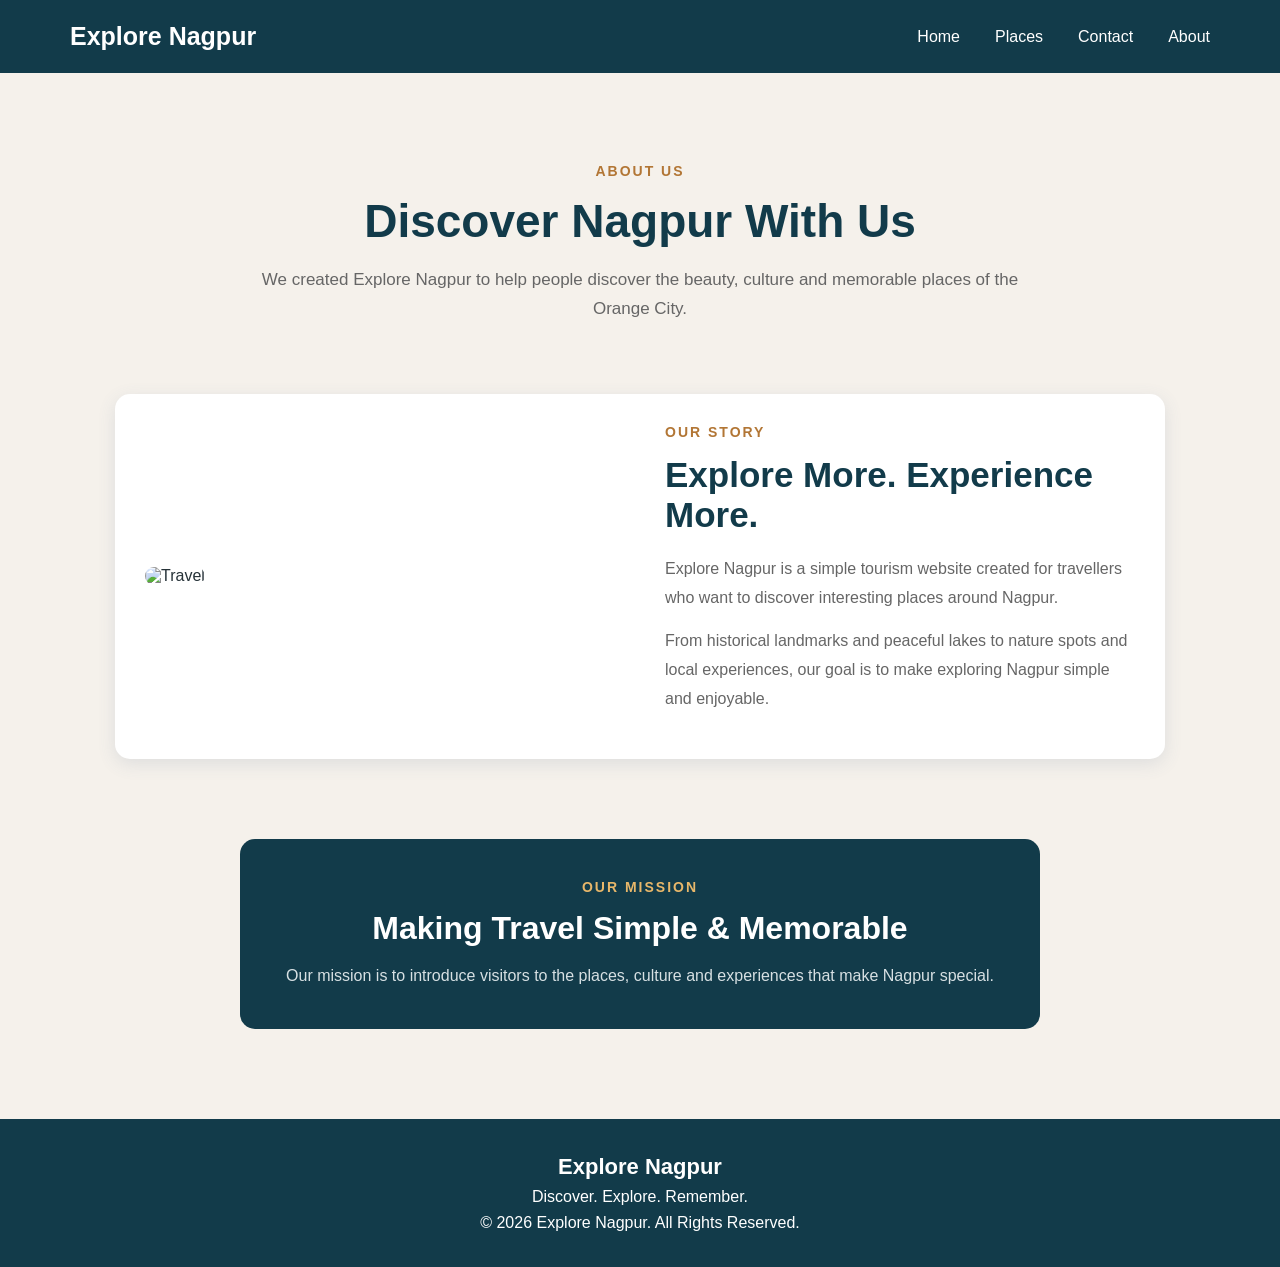
==== pages/about.html @ 85a0ec33 "Uploading Project" ====
<!DOCTYPE html>
<html lang="en">
<head>
    <meta charset="UTF-8">
    <meta name="viewport" content="width=device-width, initial-scale=1.0">
    <title>Explore Nagpur | About Us</title>
    <link rel="stylesheet" href="../style.css">
</head>
<body>

<header>
    <nav>
        <h2>Explore Nagpur</h2>
        <div class="nav-links">
            <a href="./../index.html">Home</a>
            <a href="../pages/places.html">Places</a>
            <a href="../pages/contact.html">Contact</a>
            <a href="../pages/about.html">About</a>
        </div>
    </nav>
</header>

<section class="page-header">
    <p class="section-tag">ABOUT US</p>
    <h1>Discover Nagpur With Us</h1>
    <p>We created Explore Nagpur to help people discover the beauty, culture and memorable places of the Orange City.</p>
</section>

<section class="about-box">
    <div>
        <img src="https://images.unsplash.com/photo-1500530855697-b586d89ba3ee?auto=format&fit=crop&w=900&q=80" alt="Travel">
    </div>
    <div class="about-text">
        <p class="section-tag">OUR STORY</p>
        <h2>Explore More. Experience More.</h2>
        <p>Explore Nagpur is a simple tourism website created for travellers who want to discover interesting places around Nagpur.</p>
        <p>From historical landmarks and peaceful lakes to nature spots and local experiences, our goal is to make exploring Nagpur simple and enjoyable.</p>
    </div>
</section>

<section class="mission">
    <p class="section-tag">OUR MISSION</p>
    <h2>Making Travel Simple & Memorable</h2>
    <p>Our mission is to introduce visitors to the places, culture and experiences that make Nagpur special.</p>
</section>

<footer>
    <h3>Explore Nagpur</h3>
    <p>Discover. Explore. Remember.</p>
    <p>© 2026 Explore Nagpur. All Rights Reserved.</p>
</footer>

</body>
</html>
---- style.css ----
* {
    margin: 0;
    padding: 0;
    box-sizing: border-box;
}

body {
    font-family: Arial, sans-serif;
    background: #f5f1eb;
    color: #263238;
}

header {
    background: #123b4a;
}

nav {
    max-width: 1200px;
    margin: auto;
    padding: 22px 30px;
    display: flex;
    justify-content: space-between;
    align-items: center;
}

nav h2 {
    color: white;
    font-size: 25px;
}

.nav-links {
    display: flex;
    gap: 35px;
}

.nav-links a {
    color: white;
    text-decoration: none;
    font-size: 16px;
    transition: 0.3s;
}

.nav-links a:hover {
    color: #e8b76a;
}

.hero {
    max-width: 1200px;
    margin: 60px auto;
    padding: 20px 30px;
    display: flex;
    align-items: center;
    gap: 60px;
}

.hero-text {
    flex: 1;
}

.small-title,
.section-tag {
    color: #b27635;
    font-size: 14px;
    font-weight: bold;
    letter-spacing: 2px;
    margin-bottom: 15px;
}

.hero h1 {
    font-size: 55px;
    line-height: 1.1;
    margin-bottom: 25px;
    color: #123b4a;
}

.hero p {
    font-size: 18px;
    line-height: 1.7;
    margin-bottom: 30px;
}

.hero-image {
    flex: 1;
}

.hero-image img {
    width: 100%;
    height: 430px;
    object-fit: cover;
    border-radius: 20px;
    box-shadow: 8px 8px 20px #aaa;
}

.btn {
    display: inline-block;
    background: #123b4a;
    color: white;
    padding: 14px 25px;
    text-decoration: none;
    border-radius: 6px;
    transition: 0.3s;
}

.btn:hover {
    background: #b27635;
}

.welcome {
    max-width: 800px;
    margin: 80px auto;
    padding: 20px;
    text-align: center;
}

.welcome h2 {
    color: #123b4a;
    font-size: 38px;
    margin-bottom: 20px;
}

.welcome p:last-child {
    line-height: 1.8;
    font-size: 17px;
}

.highlights {
    max-width: 1100px;
    margin: 50px auto 90px;
    display: flex;
    gap: 25px;
}

.highlight {
    flex: 1;
    background: white;
    padding: 30px;
    border-radius: 12px;
    box-shadow: 3px 3px 15px #ddd;
    transition: 0.3s;
}

.highlight:hover {
    transform: translateY(-8px);
    box-shadow: 3px 8px 20px #ccc;
}

.highlight h3 {
    color: #b27635;
    font-size: 25px;
    margin-bottom: 20px;
}

.highlight h2 {
    color: #123b4a;
    margin-bottom: 15px;
}

.highlight p {
    line-height: 1.6;
    color: #666;
}

.home-gallery {
    max-width: 1100px;
    margin: 50px auto 90px;
    display: flex;
    gap: 20px;
}

.home-gallery div {
    flex: 1;
    overflow: hidden;
    border-radius: 12px;
}

.home-gallery img {
    width: 100%;
    height: 280px;
    object-fit: cover;
    transition: 0.4s;
}

.home-gallery img:hover {
    transform: scale(1.08);
}

.page-header {
    max-width: 850px;
    margin: 70px auto 50px;
    padding: 20px;
    text-align: center;
}

.page-header h1 {
    color: #123b4a;
    font-size: 46px;
    margin-bottom: 18px;
}

.page-header > p:last-child {
    color: #666;
    font-size: 17px;
    line-height: 1.7;
}

.places {
    max-width: 1100px;
    margin: 0 auto 90px;
    display: flex;
    flex-wrap: wrap;
    gap: 30px;
}

.card {
    width: calc(33.33% - 20px);
    background: white;
    border-radius: 15px;
    overflow: hidden;
    box-shadow: 0 5px 18px #ddd;
    transition: 0.3s;
}

.card:hover {
    transform: translateY(-10px);
    box-shadow: 0 12px 25px #ccc;
}

.card img {
    width: 100%;
    height: 230px;
    object-fit: cover;
    display: block;
    transition: 0.4s;
}

.card:hover img {
    transform: scale(1.04);
}

.card-content {
    padding: 25px;
}

.card-content span {
    color: #b27635;
    font-size: 12px;
    font-weight: bold;
    letter-spacing: 2px;
}

.card-content h2 {
    color: #123b4a;
    margin: 12px 0;
    font-size: 25px;
}

.card-content p {
    color: #666;
    line-height: 1.7;
    margin-bottom: 20px;
}

.card-content a {
    color: #123b4a;
    font-weight: bold;
    text-decoration: none;
    transition: 0.3s;
}

.card-content a:hover {
    color: #b27635;
}

.contact-section {
    max-width: 1050px;
    margin: 20px auto 90px;
    display: flex;
    gap: 50px;
    align-items: stretch;
}

.contact-info {
    flex: 1;
    background: #123b4a;
    color: white;
    padding: 40px;
    border-radius: 15px;
}

.contact-info .section-tag {
    color: #e8b76a;
}

.contact-info h2 {
    font-size: 36px;
    line-height: 1.2;
    margin-bottom: 20px;
}

.contact-info > p {
    color: #d7e0e3;
    line-height: 1.7;
    margin-bottom: 25px;
}

.info-box {
    padding: 18px 0;
    border-bottom: 1px solid #3c5c68;
}

.info-box:last-child {
    border-bottom: none;
}

.info-box h3 {
    color: #e8b76a;
    margin-bottom: 7px;
}

.info-box p {
    color: #e5e5e5;
}

.form-box {
    flex: 1;
    background: white;
    padding: 40px;
    border-radius: 15px;
    box-shadow: 3px 3px 15px #ddd;
}

.form-box form {
    display: flex;
    flex-direction: column;
    gap: 10px;
}

.form-box label {
    color: #123b4a;
    font-weight: bold;
    margin-top: 8px;
}

.form-box input,
.form-box textarea {
    width: 100%;
    padding: 14px;
    border: 1px solid #ddd;
    border-radius: 6px;
    font-family: Arial, sans-serif;
    outline: none;
}

.form-box input:focus,
.form-box textarea:focus {
    border-color: #b27635;
}

.form-box textarea {
    height: 130px;
    resize: vertical;
}

.form-box button {
    margin-top: 12px;
    padding: 14px;
    border: none;
    border-radius: 6px;
    background: #123b4a;
    color: white;
    font-size: 16px;
    cursor: pointer;
    transition: 0.3s;
}

.form-box button:hover {
    background: #b27635;
}

footer {
    background: #123b4a;
    color: white;
    text-align: center;
    padding: 35px 20px;
}

footer h3 {
    font-size: 22px;
    margin-bottom: 8px;
}

footer p {
    margin-top: 8px;
}

@media (max-width: 1024px) {
    .hero {
        padding: 20px 30px;
        gap: 35px;
    }

    .hero h1 {
        font-size: 45px;
    }

    .highlights,
    .home-gallery {
        margin-left: 30px;
        margin-right: 30px;
    }

    .places {
        padding: 0 30px;
    }

    .card {
        width: calc(50% - 15px);
    }

    .contact-section {
        margin-left: 30px;
        margin-right: 30px;
    }
}

@media (max-width: 768px) {
    nav {
        flex-direction: column;
        gap: 18px;
    }

    .hero {
        flex-direction: column;
        text-align: center;
        margin-top: 35px;
    }

    .hero h1 {
        font-size: 40px;
    }

    .hero-image img {
        height: 350px;
    }

    .highlights,
    .home-gallery,
    .contact-section {
        flex-direction: column;
    }

    .highlight,
    .contact-info,
    .form-box {
        width: 100%;
    }

    .home-gallery img {
        height: 300px;
    }

    .places {
        flex-direction: column;
    }

    .card {
        width: 100%;
    }
}

@media (max-width: 480px) {
    nav {
        padding: 18px 15px;
    }

    nav h2 {
        font-size: 21px;
    }

    .nav-links {
        gap: 16px;
    }

    .nav-links a {
        font-size: 14px;
    }

    .hero {
        margin: 25px auto;
        padding: 15px;
    }

    .hero h1 {
        font-size: 32px;
    }

    .hero p {
        font-size: 16px;
    }

    .hero-image img {
        height: 250px;
    }

    .welcome {
        margin: 50px auto;
    }

    .welcome h2 {
        font-size: 30px;
    }

    .highlights,
    .places,
    .contact-section,
    .home-gallery {
        margin-left: 15px;
        margin-right: 15px;
    }

    .page-header {
        margin: 35px auto 25px;
        padding: 15px;
    }

    .page-header h1 {
        font-size: 31px;
    }

    .page-header > p:last-child {
        font-size: 15px;
    }

    .places {
        padding: 0;
        gap: 20px;
    }

    .card-content {
        padding: 20px;
    }

    .card img {
        height: 210px;
    }

    .contact-section {
        margin-top: 20px;
        margin-bottom: 60px;
        gap: 25px;
    }

    .contact-info,
    .form-box {
        padding: 25px;
    }

    .contact-info h2 {
        font-size: 29px;
    }

    footer {
        font-size: 14px;
    }
}

@media (max-width: 360px) {
    .nav-links {
        gap: 10px;
    }

    .nav-links a {
        font-size: 13px;
    }

    .hero h1 {
        font-size: 28px;
    }

    .hero-image img {
        height: 210px;
    }

    .page-header h1 {
        font-size: 27px;
    }

    .card-content h2 {
        font-size: 22px;
    }

    .contact-info,
    .form-box {
        padding: 20px;
    }
}
.about-box {
    max-width: 1050px;
    margin: 30px auto 80px;
    padding: 30px;
    background: white;
    border-radius: 15px;
    display: flex;
    align-items: center;
    gap: 50px;
    box-shadow: 0 5px 18px #ddd;
}

.about-box > div {
    flex: 1;
}

.about-box img {
    width: 100%;
    height: 350px;
    object-fit: cover;
    border-radius: 12px;
}

.about-text h2 {
    color: #123b4a;
    font-size: 35px;
    margin-bottom: 20px;
}

.about-text p:not(.section-tag) {
    color: #666;
    line-height: 1.8;
    margin-bottom: 15px;
}

.mission {
    max-width: 800px;
    margin: 0 auto 90px;
    padding: 40px;
    text-align: center;
    background: #123b4a;
    color: white;
    border-radius: 15px;
}

.mission .section-tag {
    color: #e8b76a;
}

.mission h2 {
    font-size: 32px;
    margin-bottom: 15px;
}

.mission p:last-child {
    color: #d7e0e3;
    line-height: 1.7;
}

@media (max-width: 768px) {
    .about-box {
        margin: 30px;
        flex-direction: column;
        gap: 30px;
    }

    .about-box img {
        height: 300px;
    }

    .mission {
        margin: 30px;
    }
}

@media (max-width: 480px) {
    .about-box {
        margin: 20px 15px;
        padding: 20px;
    }

    .about-box img {
        height: 230px;
    }

    .about-text h2 {
        font-size: 28px;
    }

    .mission {
        margin: 20px 15px 60px;
        padding: 25px;
    }

    .mission h2 {
        font-size: 26px;
    }
}
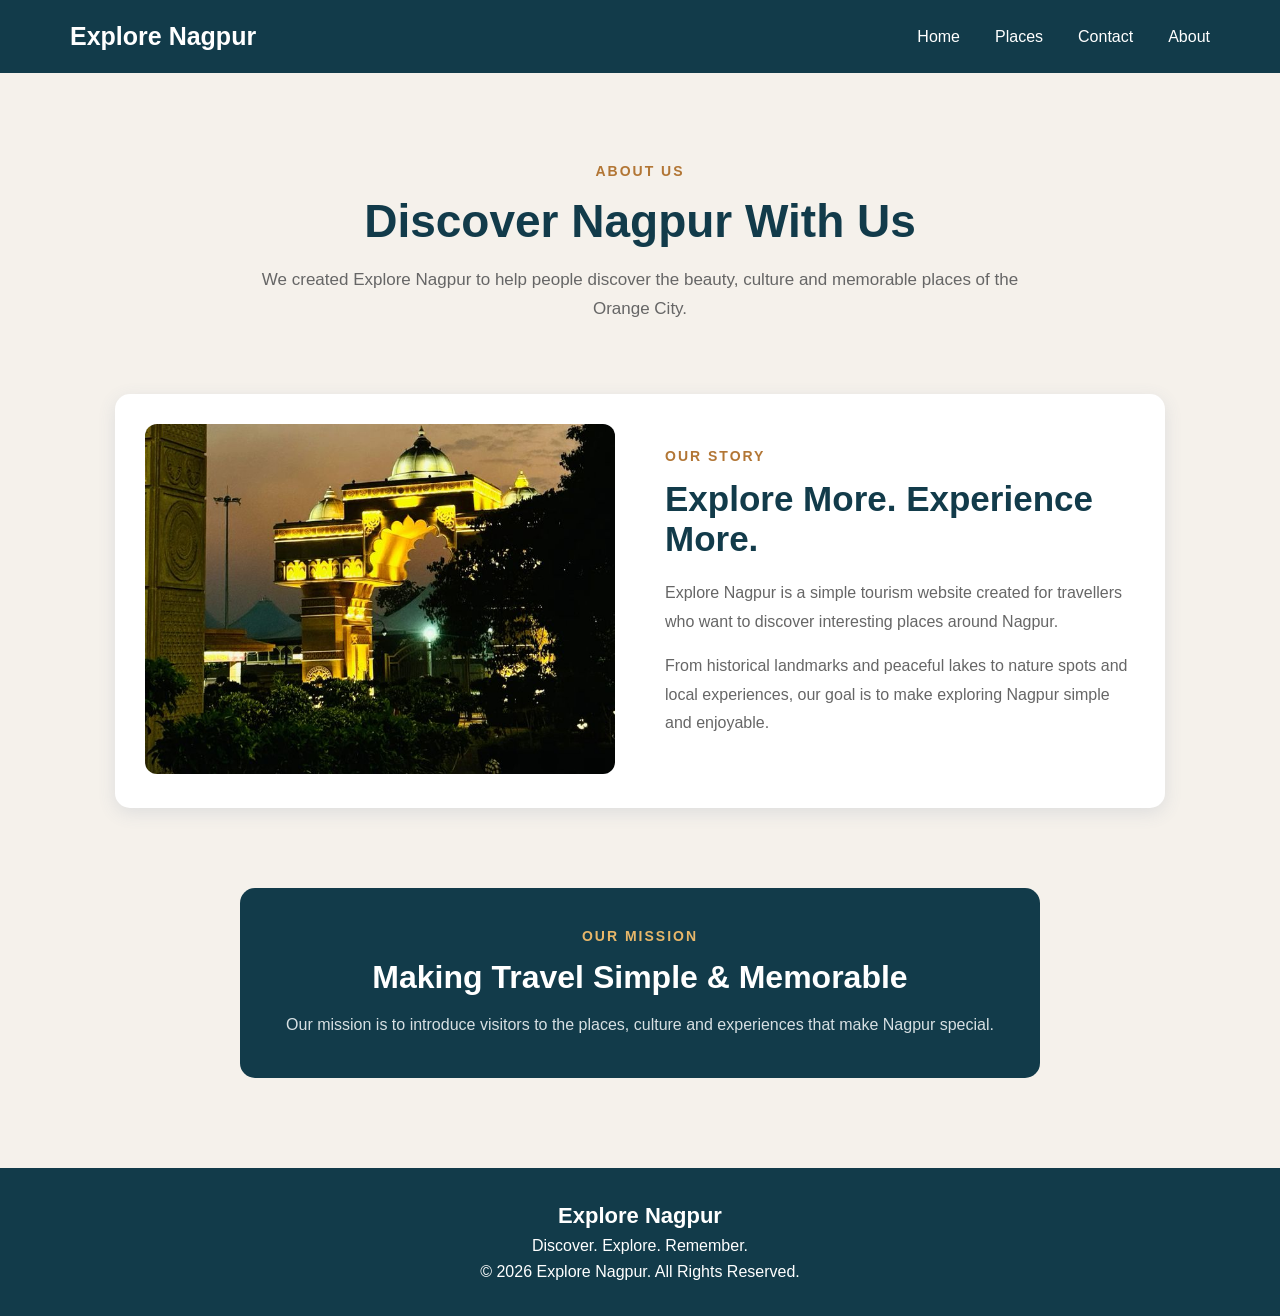
==== commit ce0ad849: "modify code" ====
--- a/pages/about.html
+++ b/pages/about.html
@@ -7,7 +7,6 @@
     <link rel="stylesheet" href="../style.css">
 </head>
 <body>
-
 <header>
     <nav>
         <h2>Explore Nagpur</h2>
@@ -28,7 +27,7 @@
 
 <section class="about-box">
     <div>
-        <img src="https://images.unsplash.com/photo-1500530855697-b586d89ba3ee?auto=format&fit=crop&w=900&q=80" alt="Travel">
+        <img src="./../assets/16f6ea68fdb6cd9bd56ee7324083d361.jpg" style="object-position: bottom;" alt="Travel">
     </div>
     <div class="about-text">
         <p class="section-tag">OUR STORY</p>
@@ -37,13 +36,11 @@
         <p>From historical landmarks and peaceful lakes to nature spots and local experiences, our goal is to make exploring Nagpur simple and enjoyable.</p>
     </div>
 </section>
-
 <section class="mission">
     <p class="section-tag">OUR MISSION</p>
     <h2>Making Travel Simple & Memorable</h2>
     <p>Our mission is to introduce visitors to the places, culture and experiences that make Nagpur special.</p>
 </section>
-
 <footer>
     <h3>Explore Nagpur</h3>
     <p>Discover. Explore. Remember.</p>
--- a/style.css
+++ b/style.css
@@ -3,17 +3,14 @@
     padding: 0;
     box-sizing: border-box;
 }
-
 body {
     font-family: Arial, sans-serif;
     background: #f5f1eb;
     color: #263238;
 }
-
 header {
     background: #123b4a;
 }
-
 nav {
     max-width: 1200px;
     margin: auto;
@@ -22,28 +19,23 @@
     justify-content: space-between;
     align-items: center;
 }
-
 nav h2 {
     color: white;
     font-size: 25px;
 }
-
 .nav-links {
     display: flex;
     gap: 35px;
 }
-
 .nav-links a {
     color: white;
     text-decoration: none;
     font-size: 16px;
     transition: 0.3s;
 }
-
 .nav-links a:hover {
     color: #e8b76a;
 }
-
 .hero {
     max-width: 1200px;
     margin: 60px auto;
@@ -52,11 +44,9 @@
     align-items: center;
     gap: 60px;
 }
-
 .hero-text {
     flex: 1;
 }
-
 .small-title,
 .section-tag {
     color: #b27635;
@@ -65,24 +55,20 @@
     letter-spacing: 2px;
     margin-bottom: 15px;
 }
-
 .hero h1 {
     font-size: 55px;
     line-height: 1.1;
     margin-bottom: 25px;
     color: #123b4a;
 }
-
 .hero p {
     font-size: 18px;
     line-height: 1.7;
     margin-bottom: 30px;
 }
-
 .hero-image {
     flex: 1;
 }
-
 .hero-image img {
     width: 100%;
     height: 430px;
@@ -210,7 +196,6 @@
     flex-wrap: wrap;
     gap: 30px;
 }
-
 .card {
     width: calc(33.33% - 20px);
     background: white;
@@ -219,12 +204,10 @@
     box-shadow: 0 5px 18px #ddd;
     transition: 0.3s;
 }
-
 .card:hover {
     transform: translateY(-10px);
     box-shadow: 0 12px 25px #ccc;
 }
-
 .card img {
     width: 100%;
     height: 230px;
@@ -232,41 +215,34 @@
     display: block;
     transition: 0.4s;
 }
-
 .card:hover img {
     transform: scale(1.04);
 }
-
 .card-content {
     padding: 25px;
 }
-
 .card-content span {
     color: #b27635;
     font-size: 12px;
     font-weight: bold;
     letter-spacing: 2px;
 }
-
 .card-content h2 {
     color: #123b4a;
     margin: 12px 0;
     font-size: 25px;
 }
-
 .card-content p {
     color: #666;
     line-height: 1.7;
     margin-bottom: 20px;
 }
-
 .card-content a {
     color: #123b4a;
     font-weight: bold;
     text-decoration: none;
     transition: 0.3s;
 }
-
 .card-content a:hover {
     color: #b27635;
 }
@@ -278,7 +254,6 @@
     gap: 50px;
     align-items: stretch;
 }
-
 .contact-info {
     flex: 1;
     background: #123b4a;
